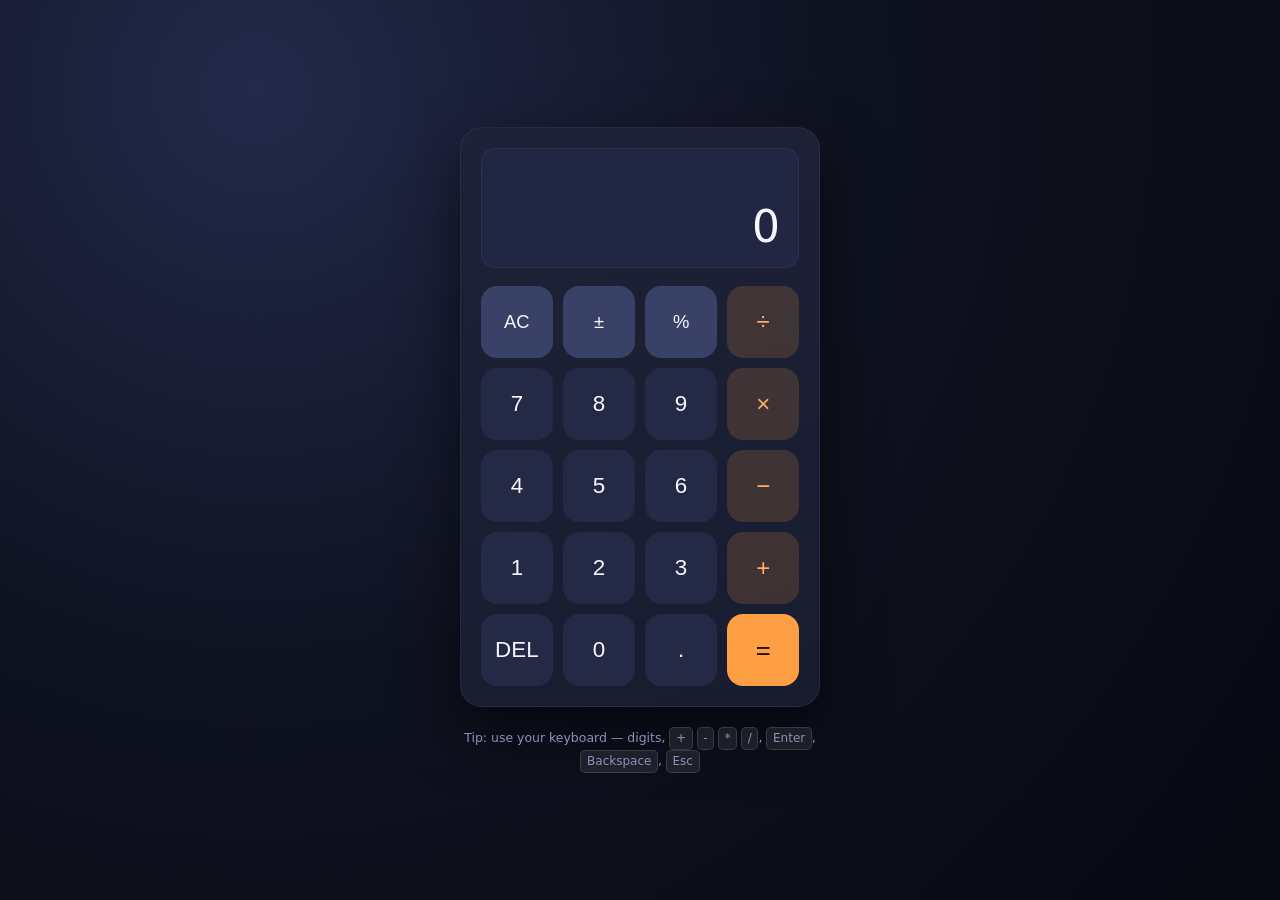
==== index.html @ dbde11b2 "Add responsive HTML/CSS/JS calculator with tests" ====
<!DOCTYPE html>
<html lang="en">
<head>
  <meta charset="UTF-8" />
  <meta name="viewport" content="width=device-width, initial-scale=1.0" />
  <meta name="description" content="A simple, responsive calculator built with vanilla HTML, CSS and JavaScript." />
  <title>Calculator</title>
  <link rel="stylesheet" href="style.css" />
</head>
<body>
  <main class="calculator" aria-label="Calculator">
    <section class="display">
      <div class="display__history" id="history" aria-live="polite"></div>
      <output class="display__value" id="display" aria-live="polite">0</output>
    </section>

    <div class="keys">
      <button type="button" class="key key--function" data-action="clear">AC</button>
      <button type="button" class="key key--function" data-action="sign" aria-label="Toggle sign">&plusmn;</button>
      <button type="button" class="key key--function" data-action="percent" aria-label="Percent">%</button>
      <button type="button" class="key key--operator" data-operator="/" aria-label="Divide">&divide;</button>

      <button type="button" class="key" data-digit="7">7</button>
      <button type="button" class="key" data-digit="8">8</button>
      <button type="button" class="key" data-digit="9">9</button>
      <button type="button" class="key key--operator" data-operator="*" aria-label="Multiply">&times;</button>

      <button type="button" class="key" data-digit="4">4</button>
      <button type="button" class="key" data-digit="5">5</button>
      <button type="button" class="key" data-digit="6">6</button>
      <button type="button" class="key key--operator" data-operator="-" aria-label="Subtract">&minus;</button>

      <button type="button" class="key" data-digit="1">1</button>
      <button type="button" class="key" data-digit="2">2</button>
      <button type="button" class="key" data-digit="3">3</button>
      <button type="button" class="key key--operator" data-operator="+" aria-label="Add">+</button>

      <button type="button" class="key" data-action="delete" aria-label="Delete last digit">DEL</button>
      <button type="button" class="key" data-digit="0">0</button>
      <button type="button" class="key" data-action="decimal" aria-label="Decimal point">.</button>
      <button type="button" class="key key--equals" data-action="equals" aria-label="Equals">=</button>
    </div>
  </main>

  <footer class="hint">Tip: use your keyboard — digits, <kbd>+</kbd> <kbd>-</kbd> <kbd>*</kbd> <kbd>/</kbd>, <kbd>Enter</kbd>, <kbd>Backspace</kbd>, <kbd>Esc</kbd></footer>

  <script src="script.js"></script>
</body>
</html>
---- style.css ----
:root {
  --bg: #0f1220;
  --panel: #181c2f;
  --panel-soft: #212642;
  --text: #f5f7ff;
  --muted: #8b93b8;
  --accent: #ff9f43;
  --accent-strong: #ffb066;
  --key: #242a45;
  --key-hover: #2f3657;
  --function: #3a4166;
  --function-hover: #474f79;
  --radius: 22px;
  --shadow: 0 24px 60px rgba(0, 0, 0, 0.55);
  font-family: "Segoe UI", system-ui, -apple-system, "Helvetica Neue", Arial, sans-serif;
}

* {
  box-sizing: border-box;
}

body {
  margin: 0;
  min-height: 100vh;
  display: flex;
  flex-direction: column;
  align-items: center;
  justify-content: center;
  gap: 1.25rem;
  padding: 2rem 1rem;
  background: radial-gradient(circle at 20% 10%, #23294a 0%, var(--bg) 45%, #070810 100%);
  color: var(--text);
}

.calculator {
  width: min(100%, 360px);
  padding: 1.25rem;
  border-radius: var(--radius);
  background: linear-gradient(160deg, #1d2238, var(--panel));
  box-shadow: var(--shadow);
  border: 1px solid rgba(255, 255, 255, 0.06);
}

.display {
  min-height: 120px;
  display: flex;
  flex-direction: column;
  justify-content: flex-end;
  align-items: flex-end;
  gap: 0.4rem;
  padding: 1rem 1.1rem;
  margin-bottom: 1.1rem;
  border-radius: calc(var(--radius) - 8px);
  background: var(--panel-soft);
  border: 1px solid rgba(255, 255, 255, 0.05);
  overflow: hidden;
}

.display__history {
  min-height: 1.3em;
  max-width: 100%;
  font-size: 0.95rem;
  color: var(--muted);
  white-space: nowrap;
  overflow-x: auto;
  scrollbar-width: none;
  letter-spacing: 0.02em;
}

.display__history::-webkit-scrollbar {
  display: none;
}

.display__value {
  max-width: 100%;
  font-size: clamp(2rem, 9vw, 2.75rem);
  font-weight: 300;
  line-height: 1.1;
  letter-spacing: 0.01em;
  white-space: nowrap;
  overflow-x: auto;
  scrollbar-width: none;
}

.display__value::-webkit-scrollbar {
  display: none;
}

.display__value.is-error {
  color: #ff6b6b;
  font-size: 1.5rem;
}

.keys {
  display: grid;
  grid-template-columns: repeat(4, 1fr);
  gap: 0.65rem;
}

.key {
  aspect-ratio: 1 / 1;
  border: none;
  border-radius: 16px;
  background: var(--key);
  color: var(--text);
  font-size: 1.4rem;
  font-weight: 500;
  cursor: pointer;
  transition: background 0.15s ease, transform 0.08s ease, box-shadow 0.15s ease;
  -webkit-tap-highlight-color: transparent;
  user-select: none;
}

.key:hover {
  background: var(--key-hover);
}

.key:active,
.key.is-active {
  transform: scale(0.95);
}

.key:focus-visible {
  outline: 2px solid var(--accent);
  outline-offset: 2px;
}

.key--function {
  background: var(--function);
  font-size: 1.15rem;
}

.key--function:hover {
  background: var(--function-hover);
}

.key--operator {
  background: rgba(255, 159, 67, 0.16);
  color: var(--accent-strong);
  font-size: 1.5rem;
}

.key--operator:hover {
  background: rgba(255, 159, 67, 0.26);
}

.key--operator.is-selected {
  background: var(--accent);
  color: #1b1200;
}

.key--equals {
  background: var(--accent);
  color: #1b1200;
  font-size: 1.6rem;
}

.key--equals:hover {
  background: var(--accent-strong);
}

.hint {
  max-width: 360px;
  text-align: center;
  font-size: 0.78rem;
  line-height: 1.6;
  color: var(--muted);
}

.hint kbd {
  display: inline-block;
  padding: 0.05rem 0.35rem;
  border-radius: 5px;
  background: rgba(255, 255, 255, 0.08);
  border: 1px solid rgba(255, 255, 255, 0.12);
  font-family: inherit;
  font-size: 0.75rem;
}

@media (max-width: 380px) {
  .calculator {
    padding: 1rem;
  }

  .keys {
    gap: 0.5rem;
  }

  .key {
    border-radius: 12px;
    font-size: 1.2rem;
  }
}

@media (prefers-reduced-motion: reduce) {
  .key {
    transition: none;
  }
}
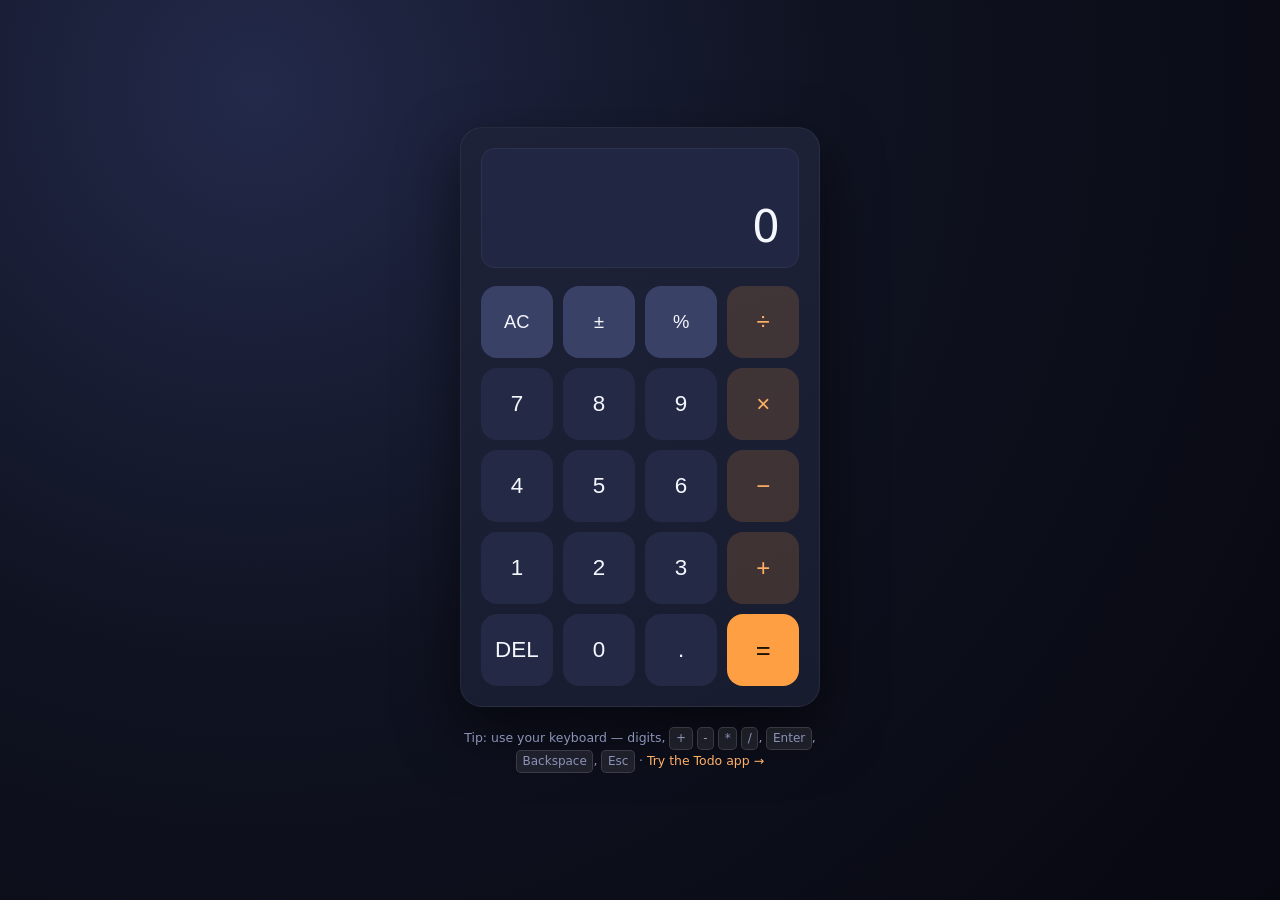
==== commit c367e3fc: "Add vanilla todo app with logic and DOM tests" ====
--- a/index.html
+++ b/index.html
@@ -42,7 +42,7 @@
     </div>
   </main>
 
-  <footer class="hint">Tip: use your keyboard — digits, <kbd>+</kbd> <kbd>-</kbd> <kbd>*</kbd> <kbd>/</kbd>, <kbd>Enter</kbd>, <kbd>Backspace</kbd>, <kbd>Esc</kbd></footer>
+  <footer class="hint">Tip: use your keyboard — digits, <kbd>+</kbd> <kbd>-</kbd> <kbd>*</kbd> <kbd>/</kbd>, <kbd>Enter</kbd>, <kbd>Backspace</kbd>, <kbd>Esc</kbd> · <a class="hint__link" href="todo/index.html">Try the Todo app &rarr;</a></footer>
 
   <script src="script.js"></script>
 </body>
--- a/style.css
+++ b/style.css
@@ -177,6 +177,16 @@
   font-size: 0.75rem;
 }
 
+.hint__link {
+  color: var(--accent-strong);
+  text-decoration: none;
+  white-space: nowrap;
+}
+
+.hint__link:hover {
+  text-decoration: underline;
+}
+
 @media (max-width: 380px) {
   .calculator {
     padding: 1rem;
